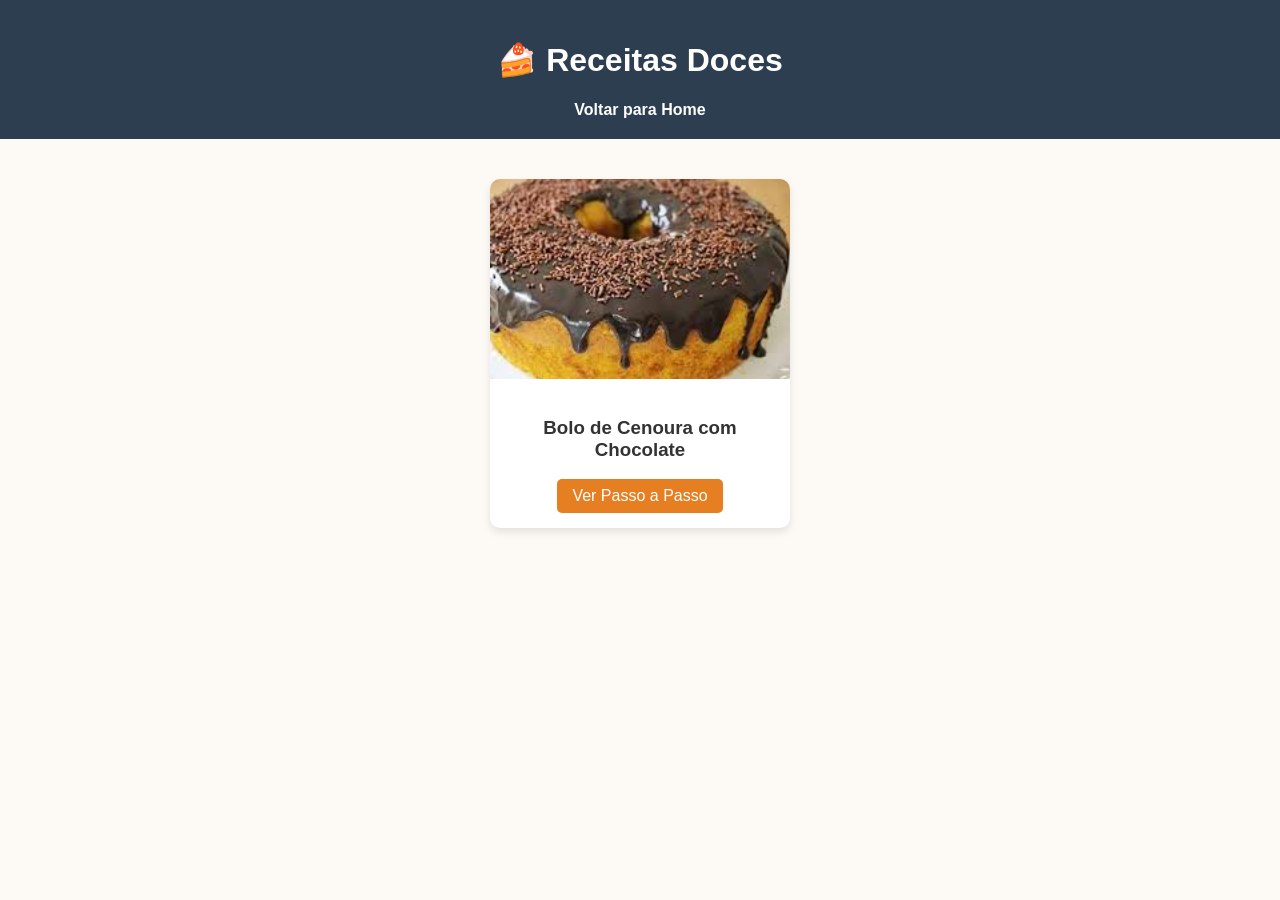
==== doces.html @ 772c5b45 "feat: Criação do site Sabores do Mundo em HTML e CSS" ====
<!DOCTYPE html>
<html lang="pt-br">
<head>
    <meta charset="UTF-8">
    <title>Doces - Sabores do Mundo</title>
    <link rel="stylesheet" href="style.css">
</head>
<body>
    <header>
        <h1>🍰 Receitas Doces</h1>
        <nav><a href="index.html">Voltar para Home</a></nav>
    </header>

    <main class="recipe-grid">
        <div class="card">
            <img src="images/bolo de cenoura.jpg" alt="Bolo de Cenoura">
            <div class="card-content">
                <h3>Bolo de Cenoura com Chocolate</h3>
                <label for="modal-bolo" class="btn-ver">Ver Passo a Passo</label>
            </div>
        </div>
    </main>

    <input type="checkbox" id="modal-bolo" class="modal-check">
    <div class="modal">
        <div class="modal-content">
            <label for="modal-bolo" class="close-btn">&times;</label>
            <h2>Bolo de Cenoura</h2>
            <div class="video-container">
                <iframe width="560" height="315" src="https://www.youtube.com/embed/JH3F9TyH7hg?si=aZQRp4nB_cmwo3UG" title="YouTube video player" frameborder="0" allow="accelerometer; autoplay; clipboard-write; encrypted-media; gyroscope; picture-in-picture; web-share" referrerpolicy="strict-origin-when-cross-origin" allowfullscreen></iframe>" frameborder="0" allowfullscreen></iframe>
            </div>
            <h3>Ingredientes</h3>
            <p>3 cenouras, 4 ovos, 2 xíc. de açúcar, 1 xíc. de óleo, 2 xíc. de farinha, 1 colher de fermento.</p>
        </div>
    </div>
</body>
</html>
---- style.css ----
:root { --primary: #e67e22; --dark: #2c3e50; }
body { font-family: 'Segoe UI', sans-serif; margin: 0; background: #fdfaf6; color: #333; }

/* Header e Nav */
header { background: var(--dark); color: white; padding: 20px; text-align: center; }
nav { margin-top: 15px; }
nav a { color: white; margin: 0 15px; text-decoration: none; font-weight: bold; }
nav a:hover { color: var(--primary); }

/* Banner */
.main-banner { height: 350px; background: url('images/banner (2).png') center/cover; position: relative; }
.banner-overlay { background: rgba(0,0,0,0.5); height: 100%; display: flex; align-items: center; justify-content: center; text-align: center; }
.banner-text { color: white; }
.btn-banner { background: var(--primary); color: white; padding: 12px 25px; text-decoration: none; border-radius: 25px; display: inline-block; margin-top: 10px; }

/* Grid de Receitas */
.recipe-grid { display: flex; flex-wrap: wrap; gap: 20px; padding: 40px; justify-content: center; }
.card { background: white; width: 300px; border-radius: 10px; box-shadow: 0 4px 8px rgba(0,0,0,0.1); overflow: hidden; }
.card img { width: 100%; height: 200px; object-fit: cover; }
.card-content { padding: 15px; text-align: center; }
.btn-ver { background: var(--primary); color: white; padding: 8px 15px; border-radius: 5px; cursor: pointer; display: inline-block; }

/* Lógica do Modal Sem JS */
.modal-check { display: none; }
.modal { position: fixed; top: 0; left: 0; width: 100%; height: 100%; background: rgba(0,0,0,0.8); display: none; z-index: 999; align-items: center; justify-content: center; }
.modal-check:checked + .modal { display: flex; }
.modal-content { background: white; padding: 25px; border-radius: 15px; width: 90%; max-width: 500px; position: relative; }
.close-btn { position: absolute; top: 10px; right: 15px; font-size: 25px; cursor: pointer; }

/* Vídeo Responsivo */
.video-container { position: relative; padding-bottom: 56.25%; height: 0; margin: 15px 0; }
.video-container iframe { position: absolute; top: 0; left: 0; width: 100%; height: 100%; }

/* Página de Login */
.login-container { display: flex; justify-content: center; padding: 50px; }
.card-login { background: white; padding: 30px; border-radius: 10px; box-shadow: 0 4px 10px rgba(0,0,0,0.1); width: 350px; text-align: center; }
input { width: 100%; padding: 10px; margin: 8px 0; border: 1px solid #ddd; border-radius: 5px; box-sizing: border-box; }
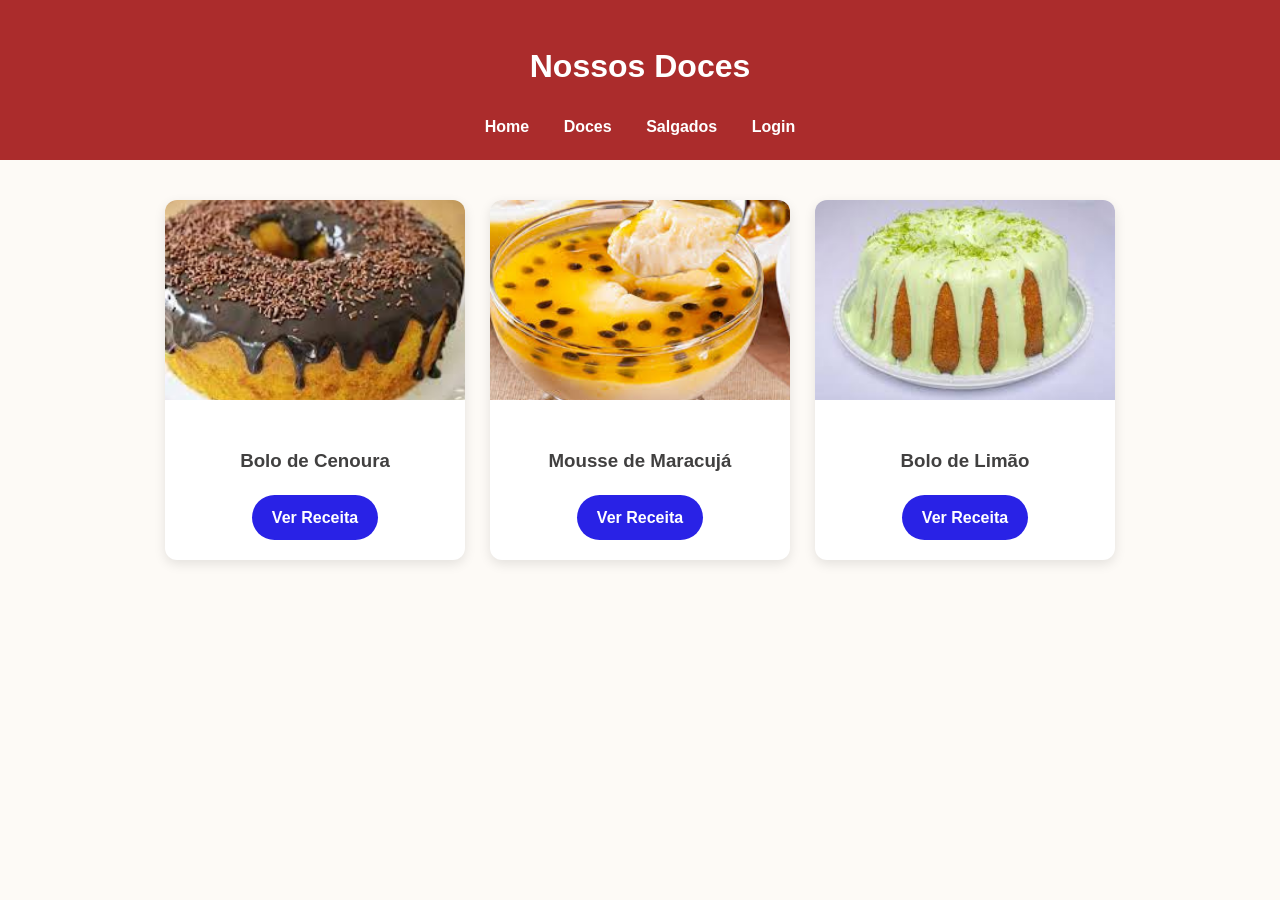
==== commit 8f69ecbf: "feat: Atualuzação do site Sabores do mundo" ====
--- a/doces.html
+++ b/doces.html
@@ -7,31 +7,87 @@
 </head>
 <body>
     <header>
-        <h1>🍰 Receitas Doces</h1>
-        <nav><a href="index.html">Voltar para Home</a></nav>
+        <h1> Nossos Doces</h1>
+        <nav>
+            <a href="index.html">Home</a>
+            <a href="doces.html">Doces</a>
+            <a href="salgados.html">Salgados</a>
+            <a href="login.html">Login</a>
+        </nav>
     </header>
 
     <main class="recipe-grid">
+        
         <div class="card">
             <img src="images/bolo de cenoura.jpg" alt="Bolo de Cenoura">
             <div class="card-content">
-                <h3>Bolo de Cenoura com Chocolate</h3>
-                <label for="modal-bolo" class="btn-ver">Ver Passo a Passo</label>
+                <h3>Bolo de Cenoura</h3>
+                <label for="modal-cenoura" class="btn-ver">Ver Receita</label>
             </div>
         </div>
+
+        <div class="card">
+            <img src="images/mousse de maracujá.jpg" alt="Mousse">
+            <div class="card-content">
+                <h3>Mousse de Maracujá</h3>
+                <label for="modal-mousse" class="btn-ver">Ver Receita</label>
+            </div>
+        </div>
+
+        <div class="card">
+            <img src="images/bolo de limão.jpg" alt="Bolo Limão">
+            <div class="card-content">
+                <h3>Bolo de Limão</h3>
+                <label for="modal-limao" class="btn-ver">Ver Receita</label>
+            </div>
+        </div>
+
     </main>
 
-    <input type="checkbox" id="modal-bolo" class="modal-check">
+    <input type="checkbox" id="modal-cenoura" class="modal-check">
     <div class="modal">
         <div class="modal-content">
-            <label for="modal-bolo" class="close-btn">&times;</label>
-            <h2>Bolo de Cenoura</h2>
+            <label for="modal-cenoura" class="close-btn">&times;</label>
+            <h2>Bolo de Cenoura com Chocolate</h2>
             <div class="video-container">
-                <iframe width="560" height="315" src="https://www.youtube.com/embed/JH3F9TyH7hg?si=aZQRp4nB_cmwo3UG" title="YouTube video player" frameborder="0" allow="accelerometer; autoplay; clipboard-write; encrypted-media; gyroscope; picture-in-picture; web-share" referrerpolicy="strict-origin-when-cross-origin" allowfullscreen></iframe>" frameborder="0" allowfullscreen></iframe>
+                <iframe width="560" height="315" src="https://www.youtube.com/embed/JH3F9TyH7hg?si=qAT-PiPPPQfyRlAB" title="YouTube video player" frameborder="0" allow="accelerometer; autoplay; clipboard-write; encrypted-media; gyroscope; picture-in-picture; web-share" referrerpolicy="strict-origin-when-cross-origin" allowfullscreen></iframe>"
             </div>
             <h3>Ingredientes</h3>
-            <p>3 cenouras, 4 ovos, 2 xíc. de açúcar, 1 xíc. de óleo, 2 xíc. de farinha, 1 colher de fermento.</p>
+            <p>3 cenouras, 4 ovos, 1 xícara de óleo, 2 xícaras de açúcar, 2 xícaras de farinha, 1 colher de fermento.</p>
+            <h3>Preparo</h3>
+            <p>Bata os líquidos no liquidificador. Misture com os secos em uma tigela. Asse a 180°C por 40 minutos.</p>
         </div>
     </div>
+
+    <input type="checkbox" id="modal-mousse" class="modal-check">
+    <div class="modal">
+        <div class="modal-content">
+            <label for="modal-mousse" class="close-btn">&times;</label>
+            <h2>Mousse de Maracujá</h2>
+            <div class="video-container">
+                <iframe width="560" height="315" src="https://www.youtube.com/embed/CtinK3nN38I?si=5cqjh5JA4Gnbvo9O" title="YouTube video player" frameborder="0" allow="accelerometer; autoplay; clipboard-write; encrypted-media; gyroscope; picture-in-picture; web-share" referrerpolicy="strict-origin-when-cross-origin" allowfullscreen></iframe>
+            </div>
+            <h3>Ingredientes</h3>
+            <p>1 lata de leite condensado, 1 lata de creme de leite, 1 xícara de suco de maracujá concentrado, 1 envelope de gelatina sem sabor (opcional).</p>
+            <h3>Preparo</h3>
+            <p>Bata leite condensado, creme de leite e suco concentrado de maracujá no liquidificador. Deixe na geladeira por 3 horas.</p>
+        </div>
+    </div>
+
+    <input type="checkbox" id="modal-limao" class="modal-check">
+    <div class="modal">
+        <div class="modal-content">
+            <label for="modal-limao" class="close-btn">&times;</label>
+            <h2>Bolo de Limão</h2>
+            <div class="video-container">
+                <iframe width="560" height="315" src="https://www.youtube.com/embed/NLuXgAJgjuI?si=3_Mx0BejRU2bocs5" title="YouTube video player" frameborder="0" allow="accelerometer; autoplay; clipboard-write; encrypted-media; gyroscope; picture-in-picture; web-share" referrerpolicy="strict-origin-when-cross-origin" allowfullscreen></iframe>
+            </div>
+            <h3>Ingredientes</h3>
+            <p>3 ovos, 2 xícaras de açúcar, 3 xícaras de farinha, 1 xícara de leite, 1/2 xícara de óleo, suco e raspas de 2 limões, 1 colher de fermento.</p>
+            <h3>Preparo</h3>
+            <p>Massa de pão de ló batida com suco e raspas de limão. Cobertura de leite condensado com limão por cima.</p>
+        </div>
+    </div>
+
 </body>
 </html>
--- a/style.css
+++ b/style.css
@@ -1,37 +1,189 @@
-:root { --primary: #e67e22; --dark: #2c3e50; }
-body { font-family: 'Segoe UI', sans-serif; margin: 0; background: #fdfaf6; color: #333; }
+:root {
+    --primary: #2922e6;
+    --dark: #ab2c2c;
+    --light: #fdfaf6;
+    --white: #ffffff;
+}
 
-/* Header e Nav */
-header { background: var(--dark); color: white; padding: 20px; text-align: center; }
-nav { margin-top: 15px; }
-nav a { color: white; margin: 0 15px; text-decoration: none; font-weight: bold; }
-nav a:hover { color: var(--primary); }
+body {
+    font-family: 'Segoe UI', Arial, sans-serif;
+    margin: 0;
+    background-color: var(--light);
+    color: #414040;
+    line-height: 1.6;
+}
+
+/* Cabeçalho */
+header {
+    background-color: var(--dark);
+    color: var(--white);
+    padding: 20px 0;
+    text-align: center;
+}
+
+nav {
+    margin-top: 15px;
+}
+
+nav a {
+    color: var(--white);
+    text-decoration: none;
+    margin: 0 15px;
+    font-weight: bold;
+    transition: 0.3s;
+}
+
+nav a:hover {
+    color: var(--primary);
+}
 
 /* Banner */
-.main-banner { height: 350px; background: url('images/banner (2).png') center/cover; position: relative; }
-.banner-overlay { background: rgba(0,0,0,0.5); height: 100%; display: flex; align-items: center; justify-content: center; text-align: center; }
-.banner-text { color: white; }
-.btn-banner { background: var(--primary); color: white; padding: 12px 25px; text-decoration: none; border-radius: 25px; display: inline-block; margin-top: 10px; }
+.main-banner {
+    width: 100%;
+    height: 400px;
+    background: url('images/banner (2).png') center/cover no-repeat;
+    display: flex;
+    align-items: center;
+    justify-content: center;
+}
+
+.banner-overlay {
+    background: rgba(29, 28, 28, 0.4);
+    width: 100%;
+    height: 100%;
+    display: flex;
+    align-items: center;
+    justify-content: center;
+    color: var(--white);
+    text-align: center;
+}
+
+.banner-overlay h2 {
+    font-size: 3rem;
+    text-shadow: 2px 2px 4px rgba(0,0,0,0.5);
+}
 
 /* Grid de Receitas */
-.recipe-grid { display: flex; flex-wrap: wrap; gap: 20px; padding: 40px; justify-content: center; }
-.card { background: white; width: 300px; border-radius: 10px; box-shadow: 0 4px 8px rgba(0,0,0,0.1); overflow: hidden; }
-.card img { width: 100%; height: 200px; object-fit: cover; }
-.card-content { padding: 15px; text-align: center; }
-.btn-ver { background: var(--primary); color: white; padding: 8px 15px; border-radius: 5px; cursor: pointer; display: inline-block; }
+.recipe-grid {
+    display: flex;
+    flex-wrap: wrap;
+    gap: 25px;
+    padding: 40px;
+    justify-content: center;
+}
 
-/* Lógica do Modal Sem JS */
-.modal-check { display: none; }
-.modal { position: fixed; top: 0; left: 0; width: 100%; height: 100%; background: rgba(0,0,0,0.8); display: none; z-index: 999; align-items: center; justify-content: center; }
-.modal-check:checked + .modal { display: flex; }
-.modal-content { background: white; padding: 25px; border-radius: 15px; width: 90%; max-width: 500px; position: relative; }
-.close-btn { position: absolute; top: 10px; right: 15px; font-size: 25px; cursor: pointer; }
+.card {
+    background: var(--white);
+    width: 300px;
+    border-radius: 12px;
+    box-shadow: 0 4px 12px rgba(0,0,0,0.1);
+    overflow: hidden;
+    transition: 0.3s;
+}
+
+.card:hover {
+    transform: translateY(-5px);
+}
+
+.card img {
+    width: 100%;
+    height: 200px;
+    object-fit: cover;
+}
+
+.card-content {
+    padding: 20px;
+    text-align: center;
+}
+
+.btn-ver {
+    background-color: var(--primary);
+    color: var(--white);
+    padding: 10px 20px;
+    border-radius: 25px;
+    cursor: pointer;
+    display: inline-block;
+    font-weight: bold;
+}
+
+/* Lógica do Modal (Puro CSS) */
+.modal-check {
+    display: none;
+}
+
+.modal {
+    position: fixed;
+    top: 0; left: 0;
+    width: 100%; height: 100%;
+    background: rgba(0,0,0,0.9);
+    display: none;
+    z-index: 1000;
+    align-items: center;
+    justify-content: center;
+}
+
+.modal-check:checked + .modal {
+    display: flex;
+}
+
+.modal-content {
+    background: var(--white);
+    padding: 30px;
+    border-radius: 15px;
+    width: 90%;
+    max-width: 650px;
+    max-height: 85vh;
+    overflow-y: auto;
+    position: relative;
+}
+
+.close-btn {
+    position: absolute;
+    top: 15px; right: 20px;
+    font-size: 30px;
+    cursor: pointer;
+    color: #333;
+}
 
 /* Vídeo Responsivo */
-.video-container { position: relative; padding-bottom: 56.25%; height: 0; margin: 15px 0; }
-.video-container iframe { position: absolute; top: 0; left: 0; width: 100%; height: 100%; }
+.video-container {
+    position: relative;
+    padding-bottom: 56.25%;
+    height: 0;
+    margin: 20px 0;
+    border-radius: 8px;
+    overflow: hidden;
+    background: #000;
+}
 
-/* Página de Login */
-.login-container { display: flex; justify-content: center; padding: 50px; }
-.card-login { background: white; padding: 30px; border-radius: 10px; box-shadow: 0 4px 10px rgba(0,0,0,0.1); width: 350px; text-align: center; }
-input { width: 100%; padding: 10px; margin: 8px 0; border: 1px solid #ddd; border-radius: 5px; box-sizing: border-box; }+.video-container iframe {
+    position: absolute;
+    top: 0; left: 0;
+    width: 100%; height: 100%;
+}
+
+/* Formulário de Login */
+.login-container {
+    display: flex;
+    justify-content: center;
+    padding: 60px 20px;
+}
+
+.card-login {
+    background: var(--white);
+    padding: 40px;
+    border-radius: 15px;
+    width: 100%;
+    max-width: 400px;
+    box-shadow: 0 10px 25px rgba(0,0,0,0.1);
+    text-align: center;
+}
+
+input {
+    width: 100%;
+    padding: 12px;
+    margin: 10px 0;
+    border: 1px solid #ddd;
+    border-radius: 8px;
+    box-sizing: border-box;
+}
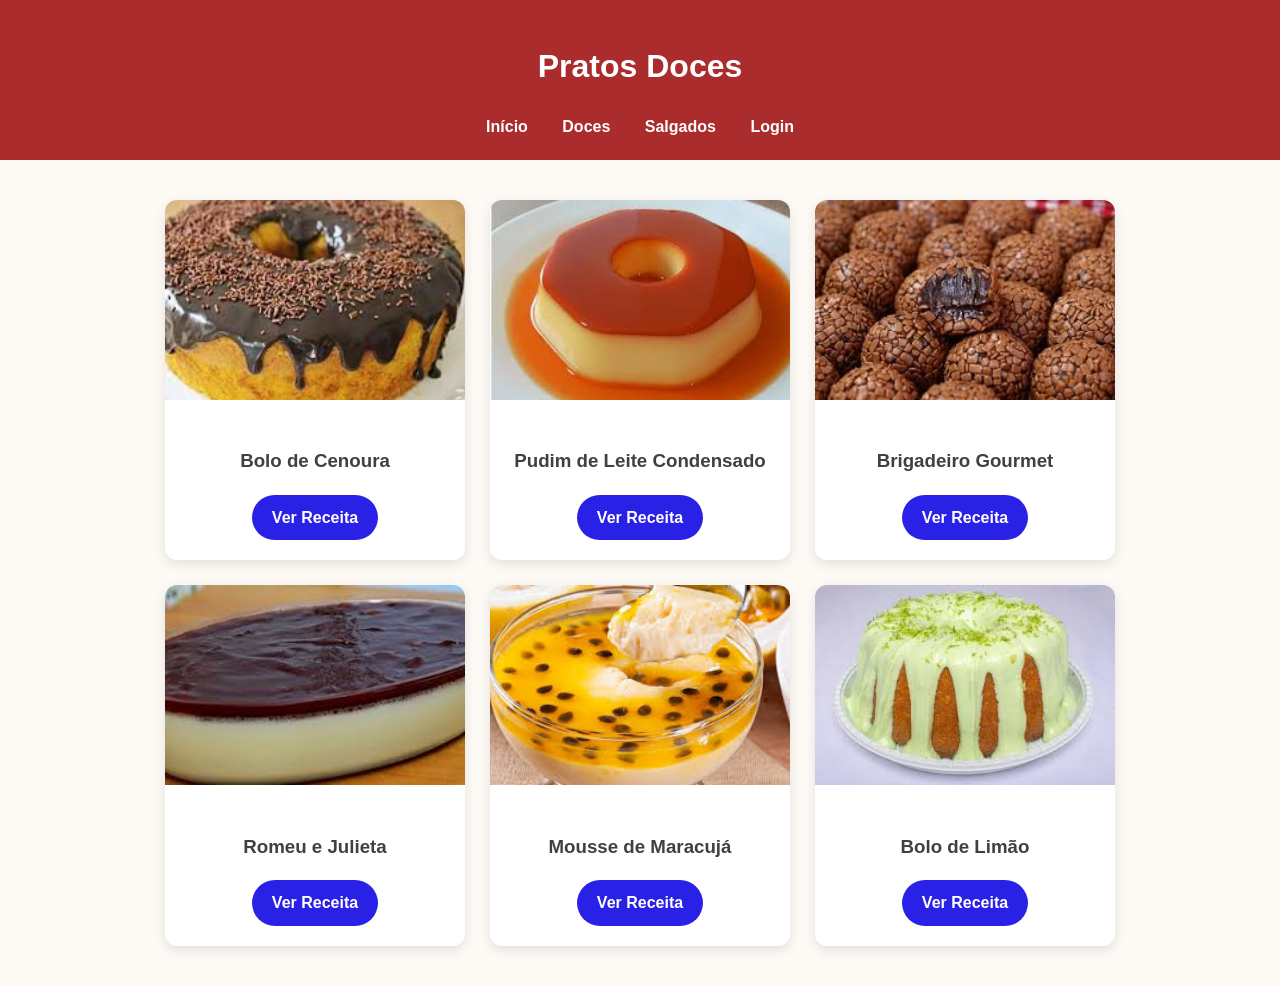
==== commit 8a3c0c76: "atualizando site Sabores do Mundo" ====
--- a/doces.html
+++ b/doces.html
@@ -7,9 +7,9 @@
 </head>
 <body>
     <header>
-        <h1> Nossos Doces</h1>
+        <h1> Pratos Doces</h1>
         <nav>
-            <a href="index.html">Home</a>
+            <a href="index.html">Início</a>
             <a href="doces.html">Doces</a>
             <a href="salgados.html">Salgados</a>
             <a href="login.html">Login</a>
@@ -25,6 +25,28 @@
                 <label for="modal-cenoura" class="btn-ver">Ver Receita</label>
             </div>
         </div>
+<div class="card">
+            <img src="images/pudim.jpg" alt="Bolo de Cenoura">
+            <div class="card-content">
+                    <h3>Pudim de Leite Condensado</h3>
+                <label for="modal-pudim" class="btn-ver">Ver Receita</label>
+                </div>
+            </div>
+            <div class="card">
+            <img src="images/brigadeiro.jpg" alt="Bolo de Cenoura">
+            <div class="card-content">
+                    <h3>Brigadeiro Gourmet</h3>
+                <label for="modal-brigadeiro" class="btn-ver">Ver Receita</label>
+                </div>
+            </div>
+            <div class="card">
+            <img src="images/romeu e julieta.jpg" alt="Bolo de Cenoura">
+            <div class="card-content">
+                    <h3>Romeu e Julieta</h3>
+                <label for="modal-romeu-julieta" class="btn-ver">Ver Receita</label>
+                </div>
+            </div>
+        </div>
 
         <div class="card">
             <img src="images/mousse de maracujá.jpg" alt="Mousse">
@@ -56,6 +78,158 @@
             <p>3 cenouras, 4 ovos, 1 xícara de óleo, 2 xícaras de açúcar, 2 xícaras de farinha, 1 colher de fermento.</p>
             <h3>Preparo</h3>
             <p>Bata os líquidos no liquidificador. Misture com os secos em uma tigela. Asse a 180°C por 40 minutos.</p>
+            <hr>
+
+            <section class="comments-section">
+                <h3>Avaliações e Comentários</h3>
+                
+                <form class="comment-form" onsubmit="event.preventDefault();">
+                    <div class="rating-input">
+                        <label for="rating-select">Sua nota:</label>
+                        <select id="rating-select">
+                            <option value="5">⭐⭐⭐⭐⭐ (Excelente)</option>
+                            <option value="4">⭐⭐⭐⭐ (Muito Bom)</option>
+                            <option value="3">⭐⭐⭐ (Bom)</option>
+                            <option value="2">⭐⭐ (Regular)</option>
+                            <option value="1">⭐ (Ruim)</option>
+                        </select>
+                    </div>
+                    <textarea placeholder="O que você achou dessa receita? Conta pra gente..." required></textarea>
+                    <button type="submit" class="btn-enviar">Enviar Comentário</button>
+                </form>
+
+                <div class="comments-list">
+                    <div class="comment-item">
+                        <div class="comment-header">
+                            <strong>Maria Silva</strong>
+                            <span class="stars">⭐⭐⭐⭐⭐</span>
+                        </div>
+                        <p>Ficou maravilhoso! O bolo cresceu bastante e a calda de chocolate ficou bem crocante.</p>
+                    </div>
+
+                    <div class="comment-item">
+                        <div class="comment-header">
+                            <strong>João Santos</strong>
+                            <span class="stars">⭐⭐⭐⭐</span>
+                        </div>
+                        <p>Muito bom, mas achei que 1 xícara de óleo deixa um pouco pesado. Na próxima vou tentar com 1/2 xícara.</p>
+                    </div>
+                </div>
+            </section>
+        </div>
+    </div>
+<input type="checkbox" id="modal-pudim" class="modal-check">
+    <div class="modal">
+        <div class="modal-content">
+            <label for="modal-pudim" class="close-btn">&times;</label>
+            <h2>Pudim de Leite Condensado</h2>
+            <div class="video-container">
+                <iframe width="560" height="315" src="https://www.youtube.com/embed/8817VZCSMGI?si=PiLs8vf6dgjKSdy3" title="YouTube video player" frameborder="0" allow="accelerometer; autoplay; clipboard-write; encrypted-media; gyroscope; picture-in-picture; web-share" referrerpolicy="strict-origin-when-cross-origin" allowfullscreen></iframe>
+            </div>
+            <h3>Ingredientes</h3>
+            <p>1 lata de leite condensado, 1 lata de leite (use a lata de leite condensado como medida), 3 ovos, 1 xícara de açúcar para a calda.</p>
+            <h3>Preparo</h3>
+            <p>Derreta o açúcar na forma para fazer a calda. Bata os outros ingredientes no liquidificador, despeje na forma e asse em banho-maria por cerca de 1 hora e 30 minutos a 180°C.</p>
+        <hr>
+            <section class="comments-section">
+                <h3>Avaliações e Comentários</h3>
+                <form class="comment-form">
+                    <div class="rating-input">
+                        <label>Sua nota:</label>
+                        <select class="rating-select">
+                            <option value="⭐⭐⭐⭐⭐">⭐⭐⭐⭐⭐ (Excelente)</option>
+                            <option value="⭐⭐⭐⭐">⭐⭐⭐⭐ (Muito Bom)</option>
+                            <option value="⭐⭐⭐">⭐⭐⭐ (Bom)</option>
+                            <option value="⭐⭐">⭐⭐ (Regular)</option>
+                            <option value="⭐">⭐ (Ruim)</option>
+                        </select>
+                    </div>
+                    <textarea placeholder="O que você achou dessa receita? Conta pra gente..." required></textarea>
+                    <button type="submit" class="btn-enviar">Enviar Comentário</button>
+                </form>
+                <div class="comments-list">
+                    <div class="comment-item">
+                        <div class="comment-header"><strong>Marcos Lima</strong><span class="stars">⭐⭐⭐⭐⭐</span></div>
+                        <p>Ficou lisinho e sem furinhos, do jeito que eu gosto! Receita perfeita.</p>
+                    </div>
+                </div>
+            </section>
+        </div>
+    </div>
+<input type="checkbox" id="modal-brigadeiro" class="modal-check">
+    <div class="modal">
+        <div class="modal-content">
+            <label for="modal-brigadeiro" class="close-btn">&times;</label>
+            <h2>Brigadeiro Gourmet</h2>
+            <div class="video-container">
+                <iframe width="560" height="315" src="https://www.youtube.com/embed/LcaOVowHJqk?si=tSomXEsL46xZ8dyT" title="YouTube video player" frameborder="0" allow="accelerometer; autoplay; clipboard-write; encrypted-media; gyroscope; picture-in-picture; web-share" referrerpolicy="strict-origin-when-cross-origin" allowfullscreen></iframe>
+            </div>
+            <h3>Ingredientes</h3>
+            <p>1 lata de leite condensado, 1 colher de sopa de manteiga sem sal, 150g de chocolate em barra meio amargo picado, granulado gourmet para confeitar.</p>
+            <h3>Preparo</h3>
+            <p>Em uma panela, misture o leite condensado, a manteiga e o chocolate picado. Cozinhe em fogo baixo, mexendo sempre, até desgrudar do fundo da panela. Deixe esfriar, faça bolinhas e passe no granulado.</p>
+        <hr>
+            <section class="comments-section">
+                <h3>Avaliações e Comentários</h3>
+                <form class="comment-form">
+                    <div class="rating-input">
+                        <label>Sua nota:</label>
+                        <select class="rating-select">
+                            <option value="⭐⭐⭐⭐⭐">⭐⭐⭐⭐⭐ (Excelente)</option>
+                            <option value="⭐⭐⭐⭐">⭐⭐⭐⭐ (Muito Bom)</option>
+                            <option value="⭐⭐⭐">⭐⭐⭐ (Bom)</option>
+                            <option value="⭐⭐">⭐⭐ (Regular)</option>
+                            <option value="⭐">⭐ (Ruim)</option>
+                        </select>
+                    </div>
+                    <textarea placeholder="O que você achou dessa receita? Conta pra gente..." required></textarea>
+                    <button type="submit" class="btn-enviar">Enviar Comentário</button>
+                </form>
+                <div class="comments-list">
+                    <div class="comment-item">
+                        <div class="comment-header"><strong>Julia Costa</strong><span class="stars">⭐⭐⭐⭐⭐</span></div>
+                        <p>O chocolate meio amargo quebra o doce excessivo. Faço sempre para vender!</p>
+                    </div>
+                </div>
+            </section>
+        </div>
+    </div>
+    <input type="checkbox" id="modal-romeu-julieta" class="modal-check">
+    <div class="modal">
+        <div class="modal-content">
+            <label for="modal-romeu-julieta" class="close-btn">&times;</label>
+            <h2>Romeu e Julieta</h2>
+            <div class="video-container">
+                <iframe width="560" height="315" src="https://www.youtube.com/embed/zdJTeyCJHtg?si=j3NUqrS_utlxvToC" title="YouTube video player" frameborder="0" allow="accelerometer; autoplay; clipboard-write; encrypted-media; gyroscope; picture-in-picture; web-share" referrerpolicy="strict-origin-when-cross-origin" allowfullscreen></iframe>
+            </div>
+            <h3>Ingredientes</h3>
+            <p>300g de queijo minas padrão ou queijo coalho fatiado, 300g de goiabada cascão fatiada.</p>
+            <h3>Preparo</h3>
+            <p>Monte os pratinhos ou petiscos intercalando uma fatia de queijo com uma fatia de goiabada. Pode ser servido frio ou aquecido levemente no forno para derreter.</p>
+        <hr>
+            <section class="comments-section">
+                <h3>Avaliações e Comentários</h3>
+                <form class="comment-form">
+                    <div class="rating-input">
+                        <label>Sua nota:</label>
+                        <select class="rating-select">
+                            <option value="⭐⭐⭐⭐⭐">⭐⭐⭐⭐⭐ (Excelente)</option>
+                            <option value="⭐⭐⭐⭐">⭐⭐⭐⭐ (Muito Bom)</option>
+                            <option value="⭐⭐⭐">⭐⭐⭐ (Bom)</option>
+                            <option value="⭐⭐">⭐⭐ (Regular)</option>
+                            <option value="⭐">⭐ (Ruim)</option>
+                        </select>
+                    </div>
+                    <textarea placeholder="O que você achou dessa receita? Conta pra gente..." required></textarea>
+                    <button type="submit" class="btn-enviar">Enviar Comentário</button>
+                </form>
+                <div class="comments-list">
+                    <div class="comment-item">
+                        <div class="comment-header"><strong>Pedro Souza</strong><span class="stars">⭐⭐⭐⭐</span></div>
+                        <p>Fica muito bom se derreter um pouquinho o queijo no micro-ondas antes!</p>
+                    </div>
+                </div>
+            </section>
         </div>
     </div>
 
@@ -71,6 +245,30 @@
             <p>1 lata de leite condensado, 1 lata de creme de leite, 1 xícara de suco de maracujá concentrado, 1 envelope de gelatina sem sabor (opcional).</p>
             <h3>Preparo</h3>
             <p>Bata leite condensado, creme de leite e suco concentrado de maracujá no liquidificador. Deixe na geladeira por 3 horas.</p>
+        <hr>
+            <section class="comments-section">
+                <h3>Avaliações e Comentários</h3>
+                <form class="comment-form">
+                    <div class="rating-input">
+                        <label>Sua nota:</label>
+                        <select class="rating-select">
+                            <option value="⭐⭐⭐⭐⭐">⭐⭐⭐⭐⭐ (Excelente)</option>
+                            <option value="⭐⭐⭐⭐">⭐⭐⭐⭐ (Muito Bom)</option>
+                            <option value="⭐⭐⭐">⭐⭐⭐ (Bom)</option>
+                            <option value="⭐⭐">⭐⭐ (Regular)</option>
+                            <option value="⭐">⭐ (Ruim)</option>
+                        </select>
+                    </div>
+                    <textarea placeholder="O que você achou dessa receita? Conta pra gente..." required></textarea>
+                    <button type="submit" class="btn-enviar">Enviar Comentário</button>
+                </form>
+                <div class="comments-list">
+                    <div class="comment-item">
+                        <div class="comment-header"><strong>Ana Paula</strong><span class="stars">⭐⭐⭐⭐⭐</span></div>
+                        <p>Rápido, prático e muito azedinho na medida certa. Adorei!</p>
+                    </div>
+                </div>
+            </section>
         </div>
     </div>
 
@@ -86,8 +284,65 @@
             <p>3 ovos, 2 xícaras de açúcar, 3 xícaras de farinha, 1 xícara de leite, 1/2 xícara de óleo, suco e raspas de 2 limões, 1 colher de fermento.</p>
             <h3>Preparo</h3>
             <p>Massa de pão de ló batida com suco e raspas de limão. Cobertura de leite condensado com limão por cima.</p>
-        </div>
-    </div>
+        <hr>
+            <section class="comments-section">
+                <h3>Avaliações e Comentários</h3>
+                <form class="comment-form">
+                    <div class="rating-input">
+                        <label>Sua nota:</label>
+                        <select class="rating-select">
+                            <option value="⭐⭐⭐⭐⭐">⭐⭐⭐⭐⭐ (Excelente)</option>
+                            <option value="⭐⭐⭐⭐">⭐⭐⭐⭐ (Muito Bom)</option>
+                            <option value="⭐⭐⭐">⭐⭐⭐ (Bom)</option>
+                            <option value="⭐⭐">⭐⭐ (Regular)</option>
+                            <option value="⭐">⭐ (Ruim)</option>
+                        </select>
+                    </div>
+                    <textarea placeholder="O que você achou dessa receita? Conta pra gente..." required></textarea>
+                    <button type="submit" class="btn-enviar">Enviar Comentário</button>
+                </form>
+                <div class="comments-list">
+                    <div class="comment-item">
+                        <div class="comment-header"><strong>Roberto Fukuda</strong><span class="stars">⭐⭐⭐⭐</span></div>
+                        <p>A cobertura azedinha com o bolo doce combina perfeitamente com um café.</p>
+                    </div>
+                </div>
+            </section>
+        </div>
+    </div>
+
+    <script>
+        document.querySelectorAll('.comment-form').forEach(form => {
+            form.addEventListener('submit', function(event) {
+                event.preventDefault(); // Impede a página de recarregar
+                
+                // Pega os elementos internos do formulário atual
+                const textarea = this.querySelector('textarea');
+                const select = this.querySelector('.rating-select');
+                const commentsList = this.closest('.comments-section').querySelector('.comments-list');
+                
+                if (textarea.value.trim() === '') return;
+
+                // Cria a estrutura do novo comentário
+                const commentItem = document.createElement('div');
+                commentItem.classList.add('comment-item');
+                
+                commentItem.innerHTML = `
+                    <div class="comment-header">
+                        <strong>Você (Visitante)</strong>
+                        <span class="stars">${select.value}</span>
+                    </div>
+                    <p>${textarea.value}</p>
+                `;
+                
+                // Adiciona o novo comentário no topo da lista
+                commentsList.insertBefore(commentItem, commentsList.firstChild);
+                
+                // Limpa o campo de texto para o próximo comentário
+                textarea.value = '';
+            });
+        });
+    </script>
 
 </body>
 </html>
--- a/style.css
+++ b/style.css
@@ -186,4 +186,143 @@
     border: 1px solid #ddd;
     border-radius: 8px;
     box-sizing: border-box;
+}
+
+/* --- Seção de Avaliações e Comentários (Chat) --- */
+.comments-section {
+    margin-top: 30px;
+    padding-top: 25px;
+    border-top: 2px dashed #ddd;
+    text-align: left;
+}
+
+.comments-section h3 {
+    color: var(--dark);
+    margin-bottom: 15px;
+    font-size: 1.4rem;
+}
+
+/* Formulário de Envio */
+.comment-form {
+    display: flex;
+    flex-direction: column;
+    gap: 15px;
+    margin-bottom: 30px;
+}
+
+.rating-input {
+    display: flex;
+    align-items: center;
+    gap: 10px;
+    font-weight: bold;
+}
+
+.rating-input label {
+    color: #414040;
+}
+
+.rating-input select {
+    padding: 8px 12px;
+    border-radius: 8px;
+    border: 1px solid #ddd;
+    background-color: var(--white);
+    font-size: 14px;
+    color: #414040;
+    cursor: pointer;
+}
+
+.comment-form textarea {
+    width: 100%;
+    height: 90px;
+    padding: 12px;
+    border: 1px solid #ddd;
+    border-radius: 8px;
+    resize: none;
+    font-family: inherit;
+    box-sizing: border-box;
+    font-size: 14px;
+    background-color: var(--white);
+}
+
+.comment-form textarea:focus, .rating-input select:focus {
+    outline: none;
+    border-color: var(--primary);
+}
+
+.btn-enviar {
+    background-color: var(--dark);
+    color: var(--white);
+    border: none;
+    padding: 12px 24px;
+    border-radius: 25px;
+    cursor: pointer;
+    font-weight: bold;
+    align-self: flex-start;
+    transition: 0.3s;
+}
+
+.btn-enviar:hover {
+    background-color: var(--primary);
+}
+
+/* Lista de Mensagens Postadas */
+.comments-list {
+    display: flex;
+    flex-direction: column;
+    gap: 15px;
+}
+
+.comment-item {
+    background-color: #fdfdfd;
+    padding: 15px;
+    border-radius: 8px;
+    border-left: 4px solid var(--primary);
+    box-shadow: 0 2px 6px rgba(0,0,0,0.05);
+}
+
+.comment-header {
+    display: flex;
+    justify-content: space-between;
+    margin-bottom: 8px;
+    font-size: 14px;
+}
+
+.comment-header strong {
+    color: #333;
+}
+
+.stars {
+    letter-spacing: 2px;
+}
+
+.comment-item p {
+    margin: 0;
+    font-size: 14px;
+    color: #555;
+    line-height: 1.5;
+}
+
+/* Estilo do botão de confirmação */
+.btn-submit {
+    border: none;
+    width: 100%;
+    cursor: pointer;
+    background-color: #ff6b6b; /* Escolha a cor do seu tema */
+    color: white;
+    padding: 10px;
+    border-radius: 4px;
+    font-weight: bold;
+    transition: background 0.2s;
+}
+
+.btn-submit:hover {
+    background-color: #ee5253; /* Efeito ao passar o mouse */
+}
+
+/* Estilo do texto de aviso */
+.aviso-cadastro {
+    margin-top: 15px;
+    font-size: 0.8rem;
+    color: #666;
+    text-align: center;
 }
